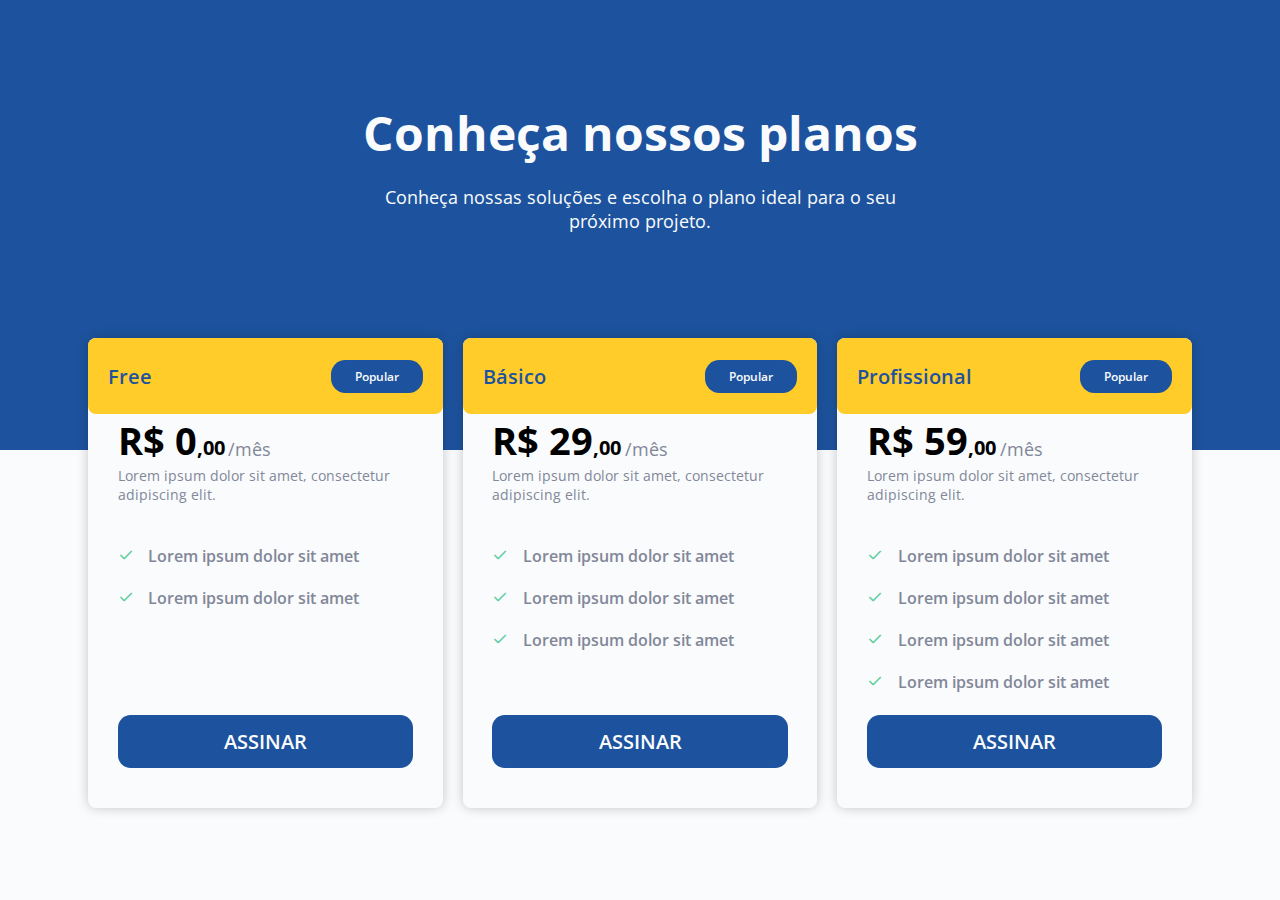
==== index.html @ bbe2b0f2 "fist commit" ====
<!DOCTYPE html>
<html lang="en">
  <head>
    <meta charset="UTF-8" />
    <meta http-equiv="X-UA-Compatible" content="IE=edge" />
    <meta
      name="viewport"
      content="width=
  , initial-scale=1.0"
    />
    <title>Pricing Table</title>

    <link rel="preconnect" href="https://fonts.googleapis.com" />
    <link rel="preconnect" href="https://fonts.gstatic.com" crossorigin />

    <link rel="stylesheet" href="/assets/fonts/style.css" />

    <link
      href="https://fonts.googleapis.com/css2?family=Open+Sans:wght@400;600;700&display=swap"
      rel="stylesheet"
    />
  </head>

  <link rel="stylesheet" href="/styles.css" />
  <body>
    <header>
      <div class="text">
        <h1>Conheça nossos planos</h1>
        <p>
          Conheça nossas soluções e escolha o plano ideal para o seu próximo
          projeto.
        </p>
      </div>
    </header>

    <section class="planos">
      <div class="container">
        <div class="classPlano">
          <h2>Free</h2>
          <p>Popular</p>
        </div>

        <div class="body card">
          <div class="valor">
            <p class="valor plano">R$ 0<span>,00</span></p>
            <p class="mes">/mês</p>
          </div>
          <p class="info">
            Lorem ipsum dolor sit amet, consectetur adipiscing elit.
          </p>
          <div class="descriptions">
            <ul class="description">
              <li><i class="icon-check"></i>Lorem ipsum dolor sit amet</li>
              <li><i class="icon-check"></i>Lorem ipsum dolor sit amet</li>
            </ul>
          </div>
        </div>

        <div class="button">
          <p>ASSINAR</p>
        </div>
      </div>

      <div class="container">
        <div class="classPlano">
          <h2>Básico</h2>
          <p>Popular</p>
        </div>

        <div class="body card">
          <div class="valor">
            <p class="valor plano">R$ 29<span>,00</span></p>
            <p class="mes">/mês</p>
          </div>
          <p class="info">
            Lorem ipsum dolor sit amet, consectetur adipiscing elit.
          </p>
          <div class="descriptions">
            <ul class="description">
              <li><i class="icon-check"></i>Lorem ipsum dolor sit amet</li>
              <li><i class="icon-check"></i>Lorem ipsum dolor sit amet</li>
              <li><i class="icon-check"></i>Lorem ipsum dolor sit amet</li>
            </ul>
          </div>
        </div>

        <div class="button">
          <p>ASSINAR</p>
        </div>
      </div>

      <div class="container">
        <div class="classPlano">
          <h2>Profissional</h2>
          <p>Popular</p>
        </div>

        <div class="body card">
          <div class="valor">
            <p class="valor plano">R$ 59<span>,00</span></p>
            <p class="mes">/mês</p>
          </div>
          <p class="info">
            Lorem ipsum dolor sit amet, consectetur adipiscing elit.
          </p>
          <div class="descriptions">
            <ul class="description">
              <li><i class="icon-check"></i>Lorem ipsum dolor sit amet</li>
              <li><i class="icon-check"></i>Lorem ipsum dolor sit amet</li>
              <li><i class="icon-check"></i>Lorem ipsum dolor sit amet</li>
              <li><i class="icon-check"></i>Lorem ipsum dolor sit amet</li>
            </ul>
          </div>
        </div>

        <div class="button">
          <p>ASSINAR</p>
        </div>
      </div>
    </section>
  </body>
</html>
---- assets/fonts/style.css ----
@font-face {
  font-family: 'icomoon';
  src:  url('fonts/icomoon.eot?1lpc5e');
  src:  url('fonts/icomoon.eot?1lpc5e#iefix') format('embedded-opentype'),
    url('fonts/icomoon.ttf?1lpc5e') format('truetype'),
    url('fonts/icomoon.woff?1lpc5e') format('woff'),
    url('fonts/icomoon.svg?1lpc5e#icomoon') format('svg');
  font-weight: normal;
  font-style: normal;
  font-display: block;
}

[class^="icon-"], [class*=" icon-"] {
  /* use !important to prevent issues with browser extensions that change fonts */
  font-family: 'icomoon' !important;
  speak: never;
  font-style: normal;
  font-weight: normal;
  font-variant: normal;
  text-transform: none;
  line-height: 1;

  /* Better Font Rendering =========== */
  -webkit-font-smoothing: antialiased;
  -moz-osx-font-smoothing: grayscale;
}

.icon-tick:before {
  content: "\e900";
}
.icon-check:before {
  content: "\e901";
}
.icon-check1:before {
  content: "\e902";
}
.icon-checkmark:before {
  content: "\e903";
}
---- styles.css ----
* {
  margin: 0;
  padding: 0;
  border: none;
  text-decoration: none;
}

li {
  list-style-type: none;
}

:root {
  --yellow: #ffcc29;
  --blue: #1d539e;
  --gray: #828799;
  --page-background: #f9fbfc;

  --font: 'Open Sans', sans-serif;
}

body {
  margin: 0 auto;
  height: 100vh;
  background-color: var(--page-background);
}

header {
  height: 50%;
  position: relative;
  background-color: var(--blue);
  width: 100%;
  z-index: 0;
}

header h1 {
  color: var(--page-background);
  font-family: var(--font);
  font-weight: 700;
  font-size: 3rem;
  margin: 6.25rem auto 1.25rem auto;
}

.text {
  height: 50%;
  align-items: center;
  display: flex;
  flex-direction: column;
}

header p {
  color: var(--page-background);
  font-family: var(--font);
  font-weight: 400;
  font-size: 1.12rem;
  width: 32rem;
  margin: 0 auto;
  text-align: center;
}

/* .planos {
  height: 50%;
  z-index: 99;
} */

/* ---------------------------------------------------------------------------------------------- */

.planos {
  display: flex;
  margin-top: -7rem;
  gap: 1.25rem;
  justify-content: center;
}

.container {
  /* padding: 3.625rem 2rem; */
  box-shadow: 0px 0px 12px rgba(0, 0, 0, 0.215); /*colocar uma borda no card*/
  border-bottom: 1rem solid var(--base-color);
  border-radius: 0.5rem; /*borda redonda*/
  z-index: 99;
  background-color: var(--page-background);

  width: 22.18rem;
  height: 29.37rem;

  display: flex;
  flex-direction: column;
}

.body.card {
  padding: 0 1.87rem;
}

/* Header dos card --------------------------------------------------------------------------------------- */
.classPlano {
  background-color: #ffcc29;
  display: flex;
  align-items: center;
  justify-content: space-between;
  margin: 0;
  height: 4.75rem;
  border-radius: 0.5rem; /*borda redonda*/
}

.classPlano h2 {
  margin-left: 1.25rem;
  font-family: var(--font);
  font-weight: 600;
  font-size: 1.25rem;

  color: rgba(29, 83, 158, 1);
}

.classPlano p {
  background-color: var(--blue);
  font-size: 0.75rem;
  margin-right: 1.25rem;
  font-family: var(--font);
  border-radius: 0.9rem; /*borda redonda*/
  padding: 0.5rem 1.5rem 0.5rem 1.5rem;

  color: var(--page-background);
  font-weight: 600;
}

/*  VALOR--------------------------------------------------------------------------------------- */

.valor {
  display: flex;
  align-items: flex-end;
}

.valor span {
  font-size: 1.25rem;
  align-items: center;
  margin-bottom: 0.3rem;
}

.valor .mes {
  color: rgba(130, 135, 153, 1);
  font-size: 1.12rem;
  margin-bottom: 0.3rem;
  margin-left: 0.2rem;

  font-weight: 400;
  font-family: var(--font);
}

.valor.plano {
  display: flex;
  font-size: 2.37rem;
  font-weight: 700;
  font-family: var(--font);
  align-items: flex-end;
}

/*  Info--------------------------------------------------------------------------------------- */

.info {
  font-weight: 400;
  font-family: var(--font);
  font-size: 0.875rem;

  color: rgba(130, 135, 153, 1);

  margin-bottom: 2.56rem;
}

/*  Descriptios--------------------------------------------------------------------------------------- */

li {
  margin-bottom: 1.25rem;
}

.description {
  font-weight: 600;
  font-family: var(--font);
  font-size: 1rem;

  color: rgba(130, 135, 153, 1);
}

.icon-check {
  color: #59ce9f;
  margin-right: 0.9rem;
}

/*  BOTTON--------------------------------------------------------------------------------------- */

.button {
  background-color: var(--blue);
  position: relative;
  border-radius: 0.8rem; /*borda redonda*/
  display: block;
  margin-top: auto;
  margin-bottom: 2.5rem;
  margin-left: 1.87rem;
  margin-right: 1.87rem;
}

.button p {
  display: block;
  font-weight: 600;
  font-family: var(--font);
  font-size: 1.25rem;
  color: var(--page-background);
  text-align: center;

  padding: 0.8rem;
}
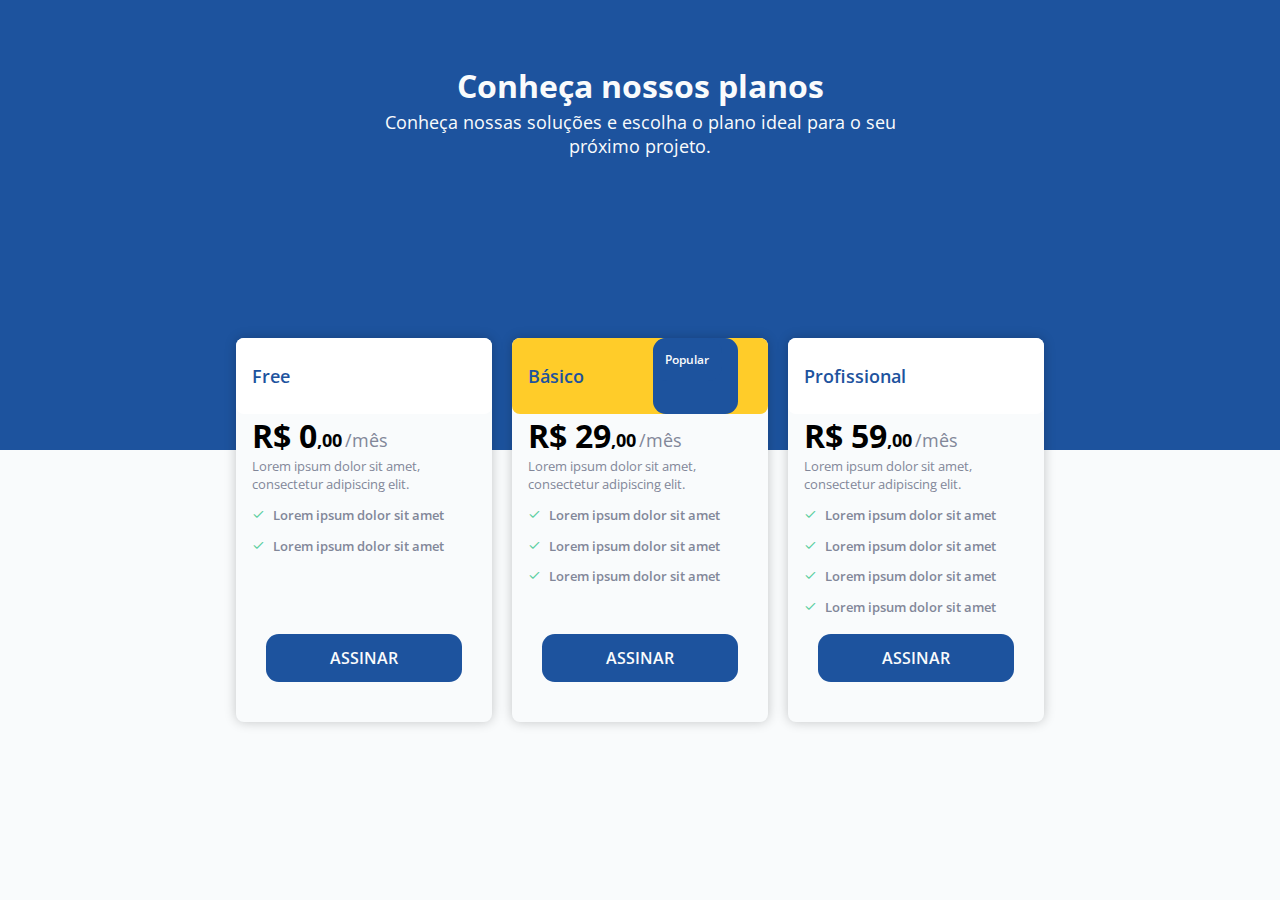
==== commit c0bdbf2a: "salvando" ====
--- a/index.html
+++ b/index.html
@@ -37,7 +37,9 @@
       <div class="container">
         <div class="classPlano">
           <h2>Free</h2>
-          <p>Popular</p>
+          <div class="classPlano destaque button">
+            <p>Popular</p>
+          </div>
         </div>
 
         <div class="body card">
@@ -62,9 +64,11 @@
       </div>
 
       <div class="container">
-        <div class="classPlano">
+        <div class="classPlano destaque">
           <h2>Básico</h2>
-          <p>Popular</p>
+          <div class="classPlano destaque button active">
+            <p>Popular</p>
+          </div>
         </div>
 
         <div class="body card">
@@ -92,7 +96,9 @@
       <div class="container">
         <div class="classPlano">
           <h2>Profissional</h2>
-          <p>Popular</p>
+          <div class="classPlano destaque button">
+            <p>Popular</p>
+          </div>
         </div>
 
         <div class="body card">
--- a/styles.css
+++ b/styles.css
@@ -36,12 +36,12 @@
   color: var(--page-background);
   font-family: var(--font);
   font-weight: 700;
-  font-size: 3rem;
-  margin: 6.25rem auto 1.25rem auto;
+  font-size: 2rem;
+  margin: 4rem auto 0.2rem auto;
 }
 
 .text {
-  height: 50%;
+  /* height: 50%; */
   align-items: center;
   display: flex;
   flex-direction: column;
@@ -78,20 +78,24 @@
   border-radius: 0.5rem; /*borda redonda*/
   z-index: 99;
   background-color: var(--page-background);
-
-  width: 22.18rem;
-  height: 29.37rem;
-
+  width: 16rem;
+  height: 24rem;
   display: flex;
   flex-direction: column;
+
+  transition: 0.5s;
+}
+
+.container:hover {
+  transform: scale(1.05);
 }
 
 .body.card {
-  padding: 0 1.87rem;
+  padding: 0 1rem;
 }
 
 /* Header dos card --------------------------------------------------------------------------------------- */
-.classPlano {
+.classPlano.destaque {
   background-color: #ffcc29;
   display: flex;
   align-items: center;
@@ -101,23 +105,40 @@
   border-radius: 0.5rem; /*borda redonda*/
 }
 
+.classPlano {
+  background-color: #ffffff;
+  display: flex;
+  align-items: center;
+  justify-content: space-between;
+  margin: 0;
+  height: 4.75rem;
+  border-radius: 0.5rem; /*borda redonda*/
+}
+
+.classPlano.destaque h2,
 .classPlano h2 {
-  margin-left: 1.25rem;
-  font-family: var(--font);
-  font-weight: 600;
-  font-size: 1.25rem;
-
+  margin-left: 1rem;
+  font-family: var(--font);
+  font-weight: 600;
+  font-size: 1.1rem;
   color: rgba(29, 83, 158, 1);
+}
+
+.classPlano.destaque.button {
+  opacity: 0;
+}
+
+.classPlano.destaque.button.active {
+  opacity: 1;
 }
 
 .classPlano p {
   background-color: var(--blue);
   font-size: 0.75rem;
-  margin-right: 1.25rem;
+  margin-right: 1rem;
   font-family: var(--font);
   border-radius: 0.9rem; /*borda redonda*/
-  padding: 0.5rem 1.5rem 0.5rem 1.5rem;
-
+  padding: 0.3rem 1rem 0.3rem 1rem;
   color: var(--page-background);
   font-weight: 600;
 }
@@ -130,7 +151,7 @@
 }
 
 .valor span {
-  font-size: 1.25rem;
+  font-size: 1.15rem;
   align-items: center;
   margin-bottom: 0.3rem;
 }
@@ -147,7 +168,7 @@
 
 .valor.plano {
   display: flex;
-  font-size: 2.37rem;
+  font-size: 2rem;
   font-weight: 700;
   font-family: var(--font);
   align-items: flex-end;
@@ -158,35 +179,33 @@
 .info {
   font-weight: 400;
   font-family: var(--font);
-  font-size: 0.875rem;
-
+  font-size: 0.8rem;
   color: rgba(130, 135, 153, 1);
-
-  margin-bottom: 2.56rem;
+  /* margin-bottom: 1rem; */
+  margin-bottom: 0.8rem;
 }
 
 /*  Descriptios--------------------------------------------------------------------------------------- */
 
 li {
-  margin-bottom: 1.25rem;
+  margin-bottom: 0.8rem;
 }
 
 .description {
   font-weight: 600;
   font-family: var(--font);
-  font-size: 1rem;
-
+  font-size: 0.8rem;
   color: rgba(130, 135, 153, 1);
 }
 
 .icon-check {
   color: #59ce9f;
-  margin-right: 0.9rem;
+  margin-right: 0.5rem;
 }
 
 /*  BOTTON--------------------------------------------------------------------------------------- */
 
-.button {
+.container .button {
   background-color: var(--blue);
   position: relative;
   border-radius: 0.8rem; /*borda redonda*/
@@ -195,15 +214,48 @@
   margin-bottom: 2.5rem;
   margin-left: 1.87rem;
   margin-right: 1.87rem;
+  transition: 0.3s;
+}
+
+.button:hover {
+  background-color: #3169b8;
 }
 
 .button p {
   display: block;
   font-weight: 600;
   font-family: var(--font);
-  font-size: 1.25rem;
   color: var(--page-background);
   text-align: center;
 
   padding: 0.8rem;
 }
+
+@media (max-width: 700px) {
+  body,
+  html {
+    width: 100vw;
+    overflow: hidden;
+  }
+
+  header h1 {
+    font-size: 1.6rem;
+    margin: 5rem auto 0.2rem auto;
+  }
+
+  header p {
+    font-size: 0.8rem;
+    width: 18rem;
+  }
+  .planos {
+    display: grid;
+    grid-template-columns: 1fr 1fr 1fr;
+    overflow: auto;
+    justify-content: flex-start;
+    padding: 1rem 0;
+  }
+
+  .container:nth-child(1) {
+    margin-left: 1.5rem;
+  }
+}
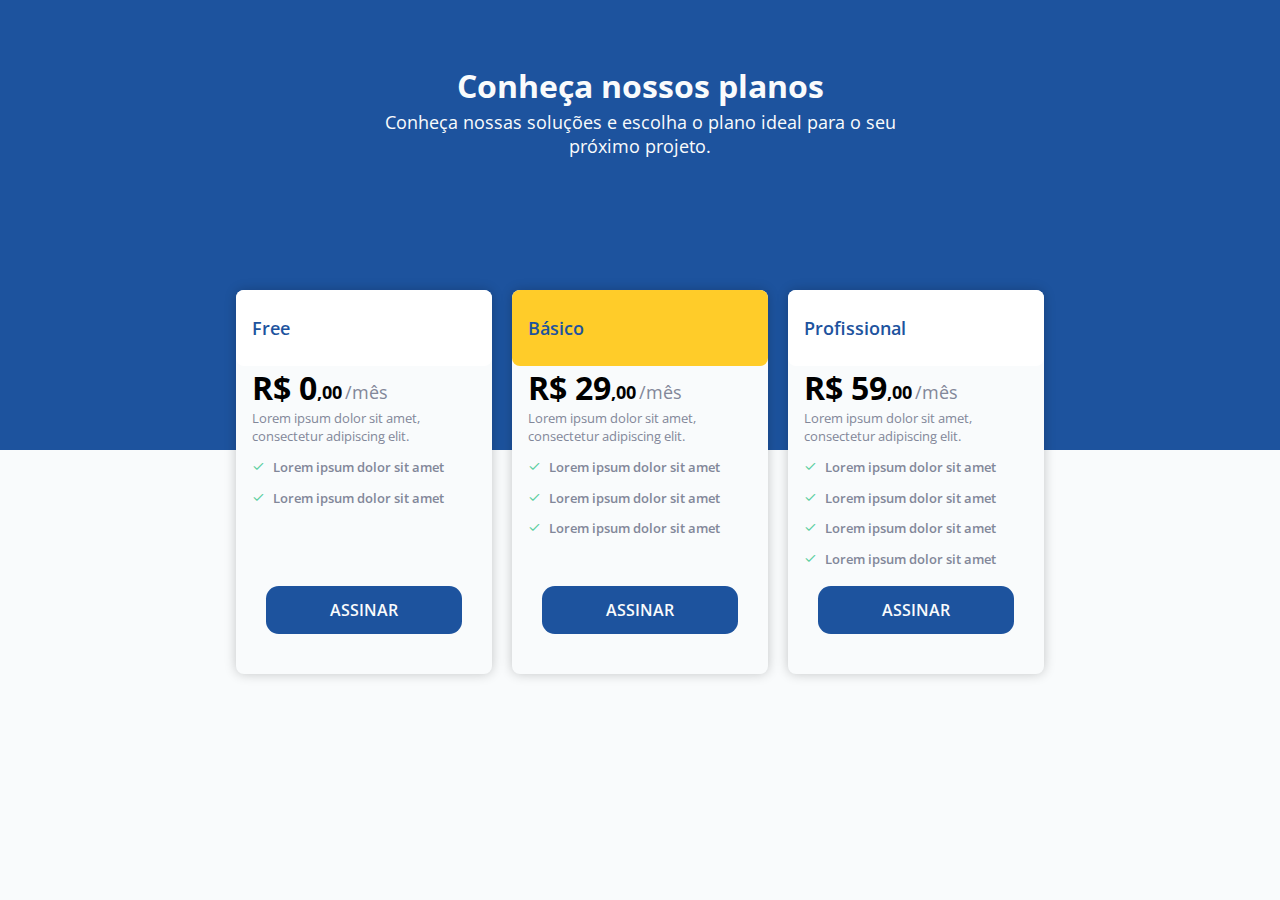
==== commit 2efe7ea9: "responsividade" ====
--- a/index.html
+++ b/index.html
@@ -37,7 +37,7 @@
       <div class="container">
         <div class="classPlano">
           <h2>Free</h2>
-          <div class="classPlano destaque button">
+          <div class="popular active">
             <p>Popular</p>
           </div>
         </div>
@@ -66,7 +66,7 @@
       <div class="container">
         <div class="classPlano destaque">
           <h2>Básico</h2>
-          <div class="classPlano destaque button active">
+          <div class="popular active">
             <p>Popular</p>
           </div>
         </div>
@@ -96,7 +96,7 @@
       <div class="container">
         <div class="classPlano">
           <h2>Profissional</h2>
-          <div class="classPlano destaque button">
+          <div class="popular active">
             <p>Popular</p>
           </div>
         </div>
--- a/styles.css
+++ b/styles.css
@@ -124,15 +124,13 @@
   color: rgba(29, 83, 158, 1);
 }
 
-.classPlano.destaque.button {
+.popular {
   opacity: 0;
 }
 
-.classPlano.destaque.button.active {
-  opacity: 1;
-}
-
-.classPlano p {
+
+
+.popular.active {
   background-color: var(--blue);
   font-size: 0.75rem;
   margin-right: 1rem;
@@ -259,3 +257,9 @@
     margin-left: 1.5rem;
   }
 }
+
+@media (min-height: 680px) {
+  .planos {
+    margin-top: -10rem;
+  }
+}
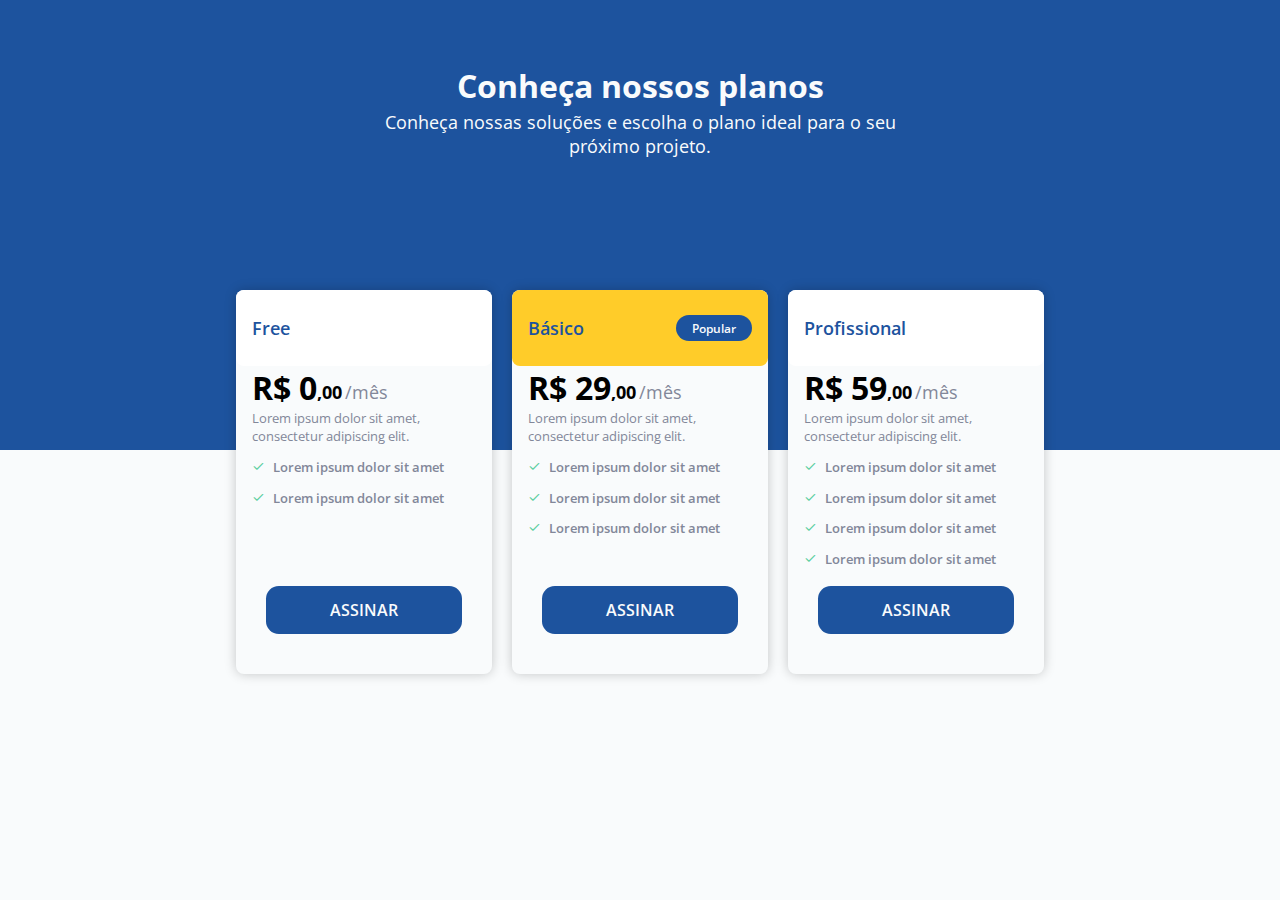
==== commit 9195c71c: "responsividadeV2" ====
--- a/index.html
+++ b/index.html
@@ -66,7 +66,7 @@
       <div class="container">
         <div class="classPlano destaque">
           <h2>Básico</h2>
-          <div class="popular active">
+          <div class="popular">
             <p>Popular</p>
           </div>
         </div>
--- a/styles.css
+++ b/styles.css
@@ -124,13 +124,13 @@
   color: rgba(29, 83, 158, 1);
 }
 
+.popular.active {
+  opacity: 0;
+}
+
+
+
 .popular {
-  opacity: 0;
-}
-
-
-
-.popular.active {
   background-color: var(--blue);
   font-size: 0.75rem;
   margin-right: 1rem;
